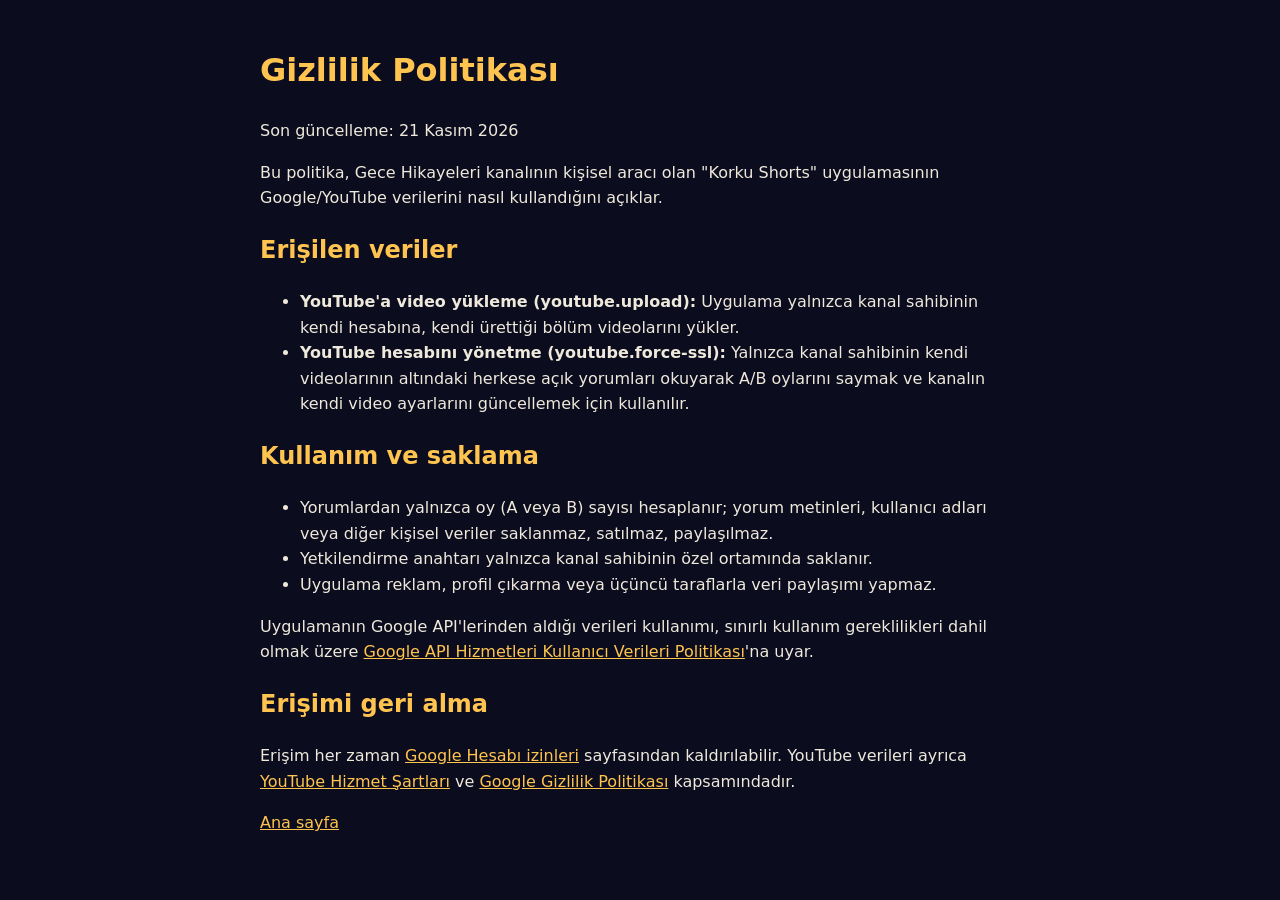
==== gizlilik.html @ 35531154 "Gece Hikayeleri site: ana sayfa, gizlilik, şartlar Co-Authored-By: Claude Opus 5.5 <noreply@anthropi" ====
<!DOCTYPE html>
<html lang="tr"><head><meta charset="utf-8"><meta name="viewport" content="width=device-width,initial-scale=1">
<title>Gizlilik Politikası – Gece Hikayeleri</title><link rel="stylesheet" href="style.css"></head>
<body><main>
<h1>Gizlilik Politikası</h1>
<p>Son güncelleme: 21 Kasım 2026</p>
<p>Bu politika, Gece Hikayeleri kanalının kişisel aracı olan "Korku Shorts" uygulamasının Google/YouTube verilerini nasıl kullandığını açıklar.</p>
<h2>Erişilen veriler</h2>
<ul>
<li><b>YouTube'a video yükleme (youtube.upload):</b> Uygulama yalnızca kanal sahibinin kendi hesabına, kendi ürettiği bölüm videolarını yükler.</li>
<li><b>YouTube hesabını yönetme (youtube.force-ssl):</b> Yalnızca kanal sahibinin kendi videolarının altındaki herkese açık yorumları okuyarak A/B oylarını saymak ve kanalın kendi video ayarlarını güncellemek için kullanılır.</li>
</ul>
<h2>Kullanım ve saklama</h2>
<ul>
<li>Yorumlardan yalnızca oy (A veya B) sayısı hesaplanır; yorum metinleri, kullanıcı adları veya diğer kişisel veriler saklanmaz, satılmaz, paylaşılmaz.</li>
<li>Yetkilendirme anahtarı yalnızca kanal sahibinin özel ortamında saklanır.</li>
<li>Uygulama reklam, profil çıkarma veya üçüncü taraflarla veri paylaşımı yapmaz.</li>
</ul>
<p>Uygulamanın Google API'lerinden aldığı verileri kullanımı, sınırlı kullanım gereklilikleri dahil olmak üzere <a href="https://developers.google.com/terms/api-services-user-data-policy">Google API Hizmetleri Kullanıcı Verileri Politikası</a>'na uyar.</p>
<h2>Erişimi geri alma</h2>
<p>Erişim her zaman <a href="https://myaccount.google.com/permissions">Google Hesabı izinleri</a> sayfasından kaldırılabilir. YouTube verileri ayrıca <a href="https://www.youtube.com/t/terms">YouTube Hizmet Şartları</a> ve <a href="https://policies.google.com/privacy">Google Gizlilik Politikası</a> kapsamındadır.</p>
<p><a href="index.html">Ana sayfa</a></p>
</main></body></html>
---- style.css ----
body{margin:0;background:#0b0c1e;color:#efe9dc;font-family:system-ui,Segoe UI,Arial,sans-serif;line-height:1.6}
main{max-width:760px;margin:0 auto;padding:24px}
img.kapak{width:100%;border-radius:12px}
h1,h2{color:#ffc450}
a{color:#ffc450}
footer{opacity:.7;font-size:.9em;margin-top:40px}
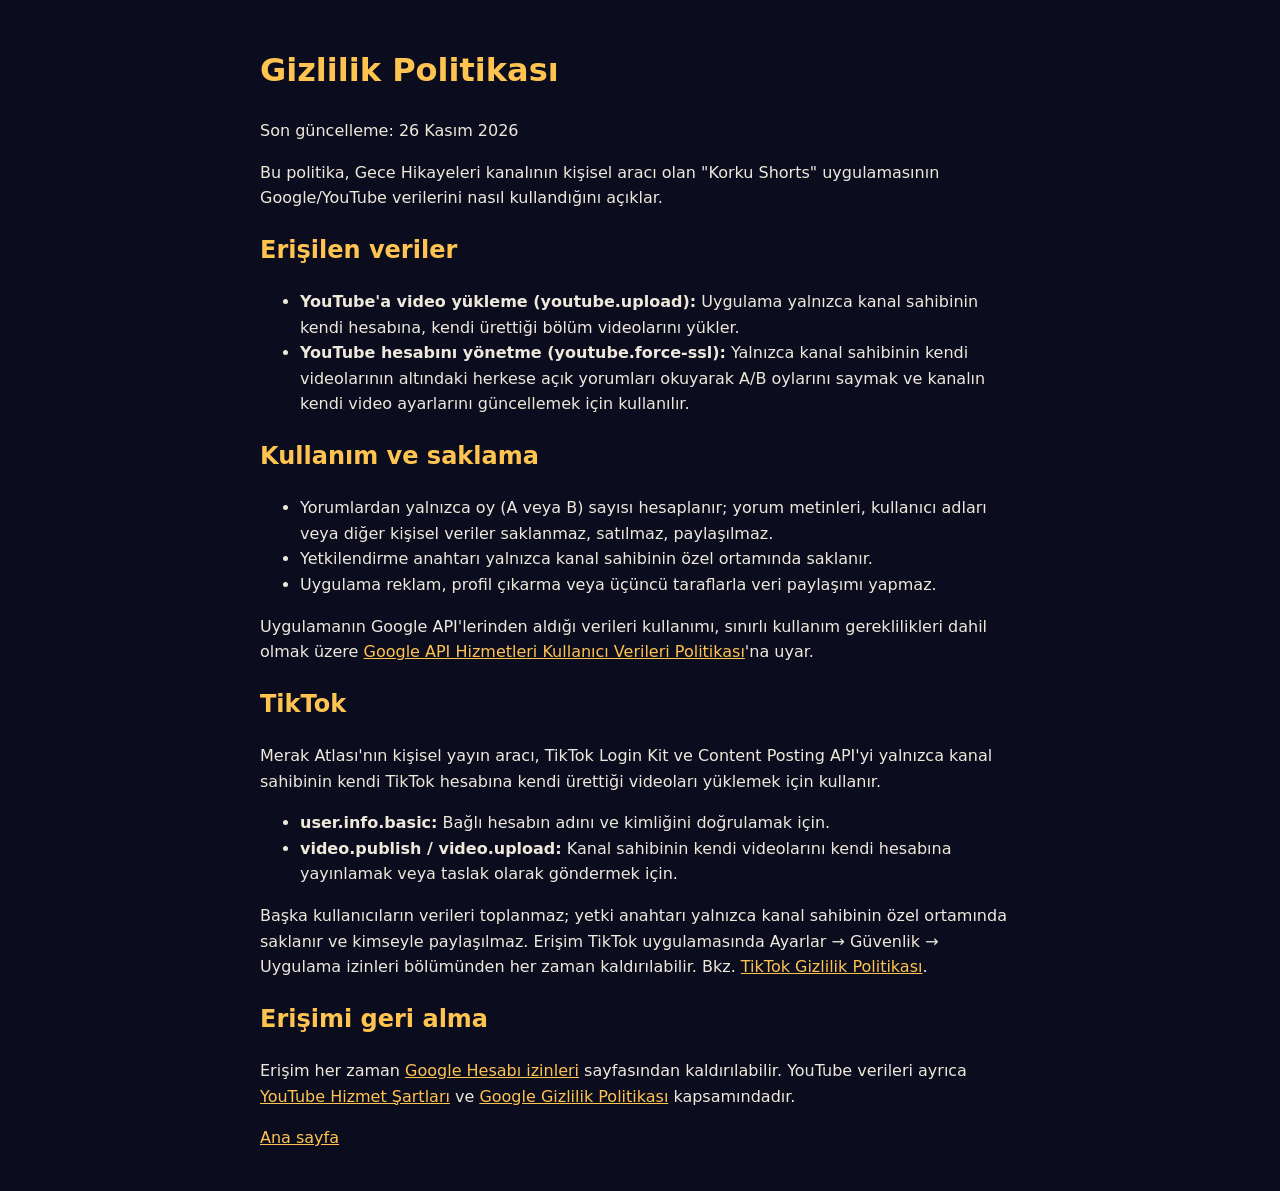
==== commit 3adf40a8: "TikTok giriş dönüş sayfası + gizlilik/şartlara TikTok Co-Authored-By: Claude Opus 5.5 <noreply@anthr" ====
--- a/gizlilik.html
+++ b/gizlilik.html
@@ -3,7 +3,7 @@
 <title>Gizlilik Politikası – Gece Hikayeleri</title><link rel="stylesheet" href="style.css"></head>
 <body><main>
 <h1>Gizlilik Politikası</h1>
-<p>Son güncelleme: 21 Kasım 2026</p>
+<p>Son güncelleme: 26 Kasım 2026</p>
 <p>Bu politika, Gece Hikayeleri kanalının kişisel aracı olan "Korku Shorts" uygulamasının Google/YouTube verilerini nasıl kullandığını açıklar.</p>
 <h2>Erişilen veriler</h2>
 <ul>
@@ -17,6 +17,13 @@
 <li>Uygulama reklam, profil çıkarma veya üçüncü taraflarla veri paylaşımı yapmaz.</li>
 </ul>
 <p>Uygulamanın Google API'lerinden aldığı verileri kullanımı, sınırlı kullanım gereklilikleri dahil olmak üzere <a href="https://developers.google.com/terms/api-services-user-data-policy">Google API Hizmetleri Kullanıcı Verileri Politikası</a>'na uyar.</p>
+<h2>TikTok</h2>
+<p>Merak Atlası'nın kişisel yayın aracı, TikTok Login Kit ve Content Posting API'yi yalnızca kanal sahibinin kendi TikTok hesabına kendi ürettiği videoları yüklemek için kullanır.</p>
+<ul>
+<li><b>user.info.basic:</b> Bağlı hesabın adını ve kimliğini doğrulamak için.</li>
+<li><b>video.publish / video.upload:</b> Kanal sahibinin kendi videolarını kendi hesabına yayınlamak veya taslak olarak göndermek için.</li>
+</ul>
+<p>Başka kullanıcıların verileri toplanmaz; yetki anahtarı yalnızca kanal sahibinin özel ortamında saklanır ve kimseyle paylaşılmaz. Erişim TikTok uygulamasında Ayarlar → Güvenlik → Uygulama izinleri bölümünden her zaman kaldırılabilir. Bkz. <a href="https://www.tiktok.com/legal/privacy-policy">TikTok Gizlilik Politikası</a>.</p>
 <h2>Erişimi geri alma</h2>
 <p>Erişim her zaman <a href="https://myaccount.google.com/permissions">Google Hesabı izinleri</a> sayfasından kaldırılabilir. YouTube verileri ayrıca <a href="https://www.youtube.com/t/terms">YouTube Hizmet Şartları</a> ve <a href="https://policies.google.com/privacy">Google Gizlilik Politikası</a> kapsamındadır.</p>
 <p><a href="index.html">Ana sayfa</a></p>
